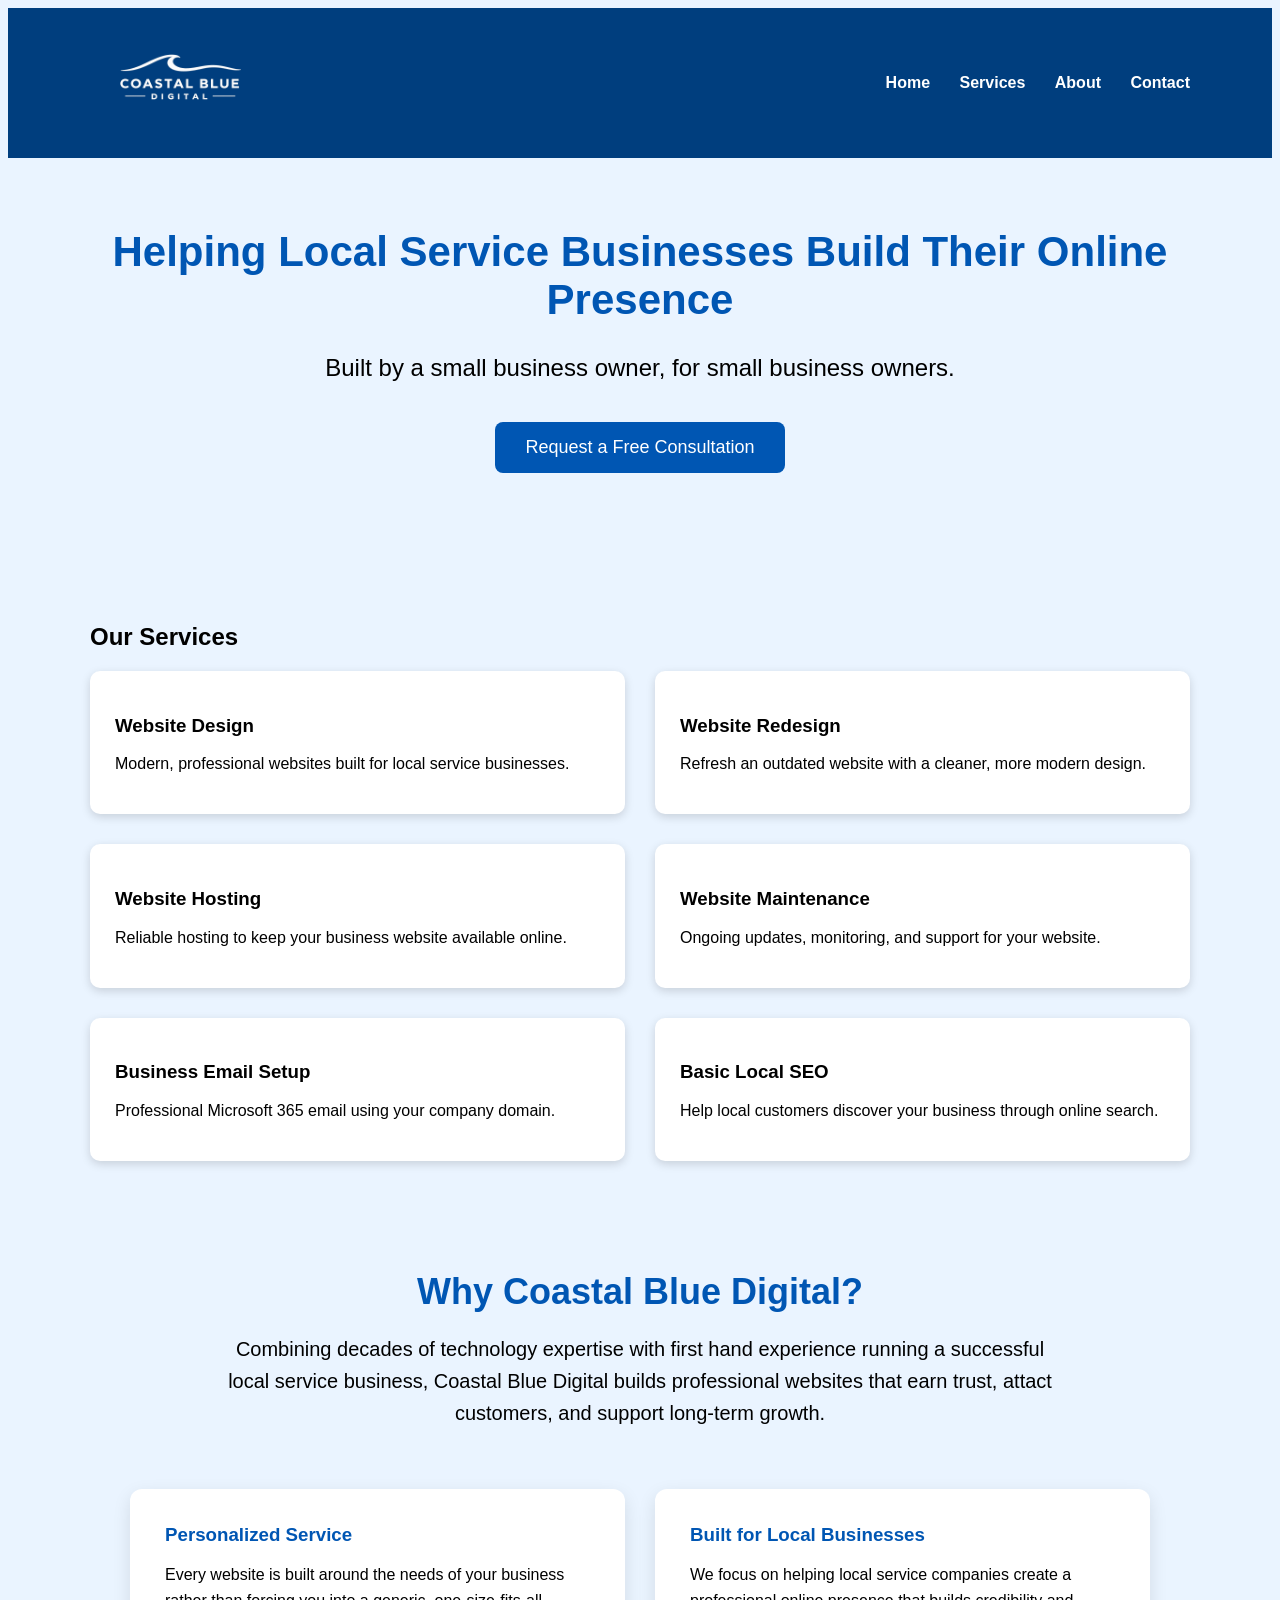
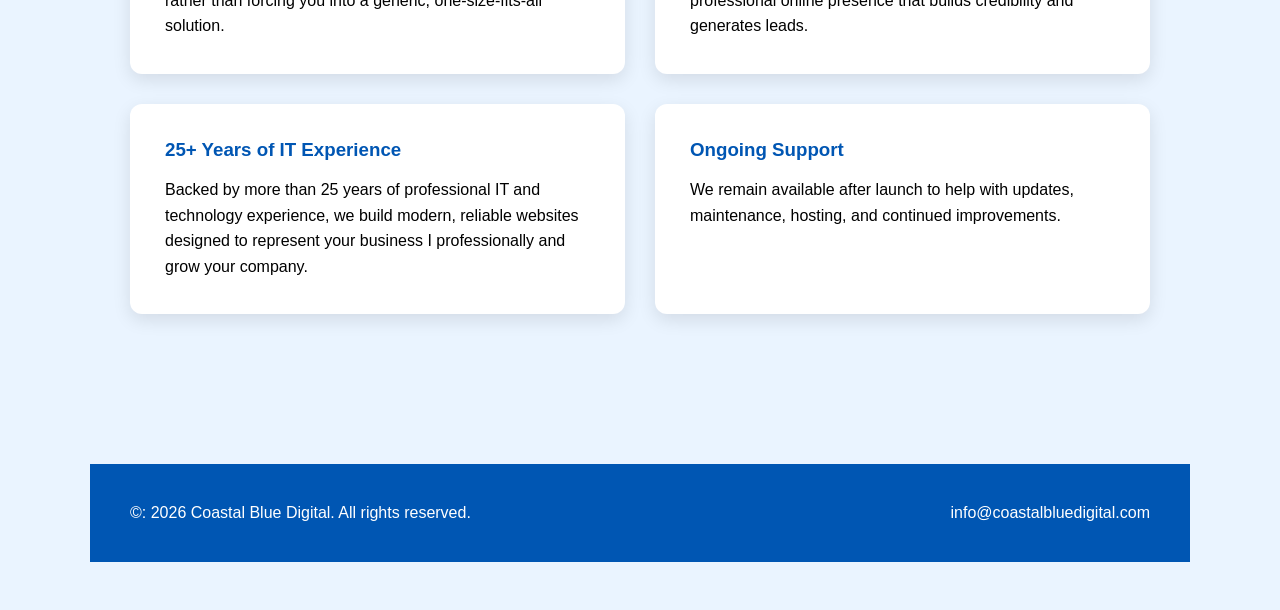
==== website/index.html @ 6be7f049 "Complete homepage layout and documentation" ====
<!DOCTYPE html>
<html lang="en">
<head>
    <meta charset="UTF-8">
    <meta name="viewport"content="width=device-width, initial-scale=1.0">
    <title>Coastal Blue Digital</title>

    <link rel="stylesheet" href="css/style.css">
    
</head>

<body>

<!-- Navigation -->
<nav class="navbar">

    <div class="nav-container">
        
        <div class="brand">
            <img src="images/logo-final.png"
                alt="Coastal Blue Digital Logo">
        </div>

    <div class="nav-links">
        <a href="#">Home</a>
        <a href="#services">Services</a>
        <a href="#about">About</a>
        <a href="#contact">Contact</a>
    </div>

    </div> <!-- .nav-container -->

</nav> <!-- .navbar -->

<!-- Hero -->
<section class="hero">

    <h1>Helping Local Service Businesses Build Their Online Presence</h1>

    <p class="tagline">
        Built by a small business owner, for small business owners.
    </p>

<button>
    Request a Free Consultation
</button>

</section> <!-- .hero -->

<!-- Services -->
<div class="container">

    <h2>Our Services</h2>

<div class="service-grid">

    <div class="service-card">
        <h3>Website Design</h3>
        <p>Modern, professional websites built for local service businesses.</p>
    </div> 

    <div class="service-card">
        <h3>Website Redesign</h3>
        <p>Refresh an outdated website with a cleaner, more modern design.</p>
    </div>

    <div class="service-card">
        <h3>Website Hosting</h3>
        <p>Reliable hosting to keep your business website available online.</p>
    </div>

    <div class="service-card">
        <h3>Website Maintenance</h3>
        <p>Ongoing updates, monitoring, and support for your website.</p>
    </div>

    <div class="service-card">
        <h3>Business Email Setup</h3>
        <p>Professional Microsoft 365 email using your company domain.</p>
    </div>

    <div class="service-card">
        <h3>Basic Local SEO</h3>
        <p>Help local customers discover your business through online search.</p>
    </div> <!-- .service-grid -->
    </div> <!-- .container -->

    <!-- Why Choose -->
    <section class="why-choose">
        <div class="container">

         <h2>Why Coastal Blue Digital?</h2>

        <p class="why-intro">
        Combining decades of technology expertise with first hand experience
        running a successful local service business, Coastal Blue Digital
        builds professional websites that earn trust, attact customers, 
        and support long-term growth.
        </p>

        <div class="why-grid">

        <div class="why-card">
            <h3>Personalized Service</h3>
            <p>Every website is built around the needs of your business rather 
               than forcing you into a generic, one-size-fits-all solution.
            </p>
        </div>
        
        <div class="why-card">
            <h3>Built for Local Businesses</h3>
            <p>
                We focus on helping local service companies create a professional
                online presence that builds credibility and generates leads.
            </p>
        </div>

        <div class="why-card">
            <h3>25+ Years of IT Experience</h3>
            <p>
                Backed by more than 25 years of professional IT and technology
                experience, we build modern, reliable websites designed to represent 
                your business I professionally and grow your company.
            </p>
        </div>

        <div class="why-card">
            <h3>Ongoing Support</h3>
            <p>
                We remain available after launch to help with updates, maintenance,
                hosting, and continued improvements.
            </p>
        </div>
    </div> <!-- .why-grid -->

    </div> <!-- .container -->
    </section> <!-- .why-choose -->

    <!-- Footer -->
    <footer class="footer">

        <div class="footer-container">

            <p>
                &copy: 2026 Coastal Blue Digital. All rights reserved.
            </p>

            <p>
                <a href="mailto:info@coastalbluedigital.com">
                    info@coastalbluedigital.com
                </a>
            </p>
        </div> <!-- .footer-container -->
    </footer> <!-- .footer -->

    <!--
    Coastal Blue Digital
    First webpage
    Created by Dean Corsaro
    Day 1 of learning HTML
    -->

</body>
</html>
---- website/css/style.css ----
/*=====================
  Global Styles
====================*/

body {
    background-color: #EAF4FF;
    font-family: Arial, Helvetica, sans-serif;
}

h1 {
    color: #0056B3;
    text-align: center;
    font-size: 42px;
    margin: 0 0 30px;
}

.container {

    max-width: 1100px;
    margin: 0 auto;
    padding: 40px;

}

/*======================
  Navigation
  =================*/

.navbar {
    background-color: #003E7E;
    padding: 15px 0;
}

.nav-container {
    max-width: 1100px;
    margin: 0 auto;
    padding: 0 40px;

    display: flex;
    justify-content: space-between;
    align-items: center;
}

.brand img {
    height: 120px;
    width: auto;
    display: block;
}

.nav-links a {
    color: white;
    text-decoration: none;
    margin-left: 25px;
    font-weight: bold;
    transition: color 0.3s ease;
}

.nav-links a:hover {
    color: #BFE3FF;
}

/*=====================
  Hero
  ==================*/

.hero {
    text-align: center;
    padding: 70px 38px;
}

.hero h1 {
    max-width: 1400px;
    margin: 0 auto 30px;
}

button {
    background-color: #0056B3;
    color: white;
    padding: 15px 30px;
    border: none;
    border-radius: 8px;
    font-size: 18px;
    cursor: pointer;

    display: block;
    margin: 20px auto;
    transition: background-color 0.3s ease, transform 0.3s ease;
}

button:hover{
    background-color: #003F82;
    transform: translateY(-3px);
}

.tagline {
    text-align: center;
    font-size: 24px;
    margin-bottom: 40px;
}


/*=====================
  Services
  ================*/

.service-grid {
    display: flex;
    flex-wrap: wrap;
    gap: 30px;
}

.service-card {
    background-color: white;
    padding: 25px;
    border-radius: 10px;
    box-shadow: 0px 3px 10px rgba(0,0,0,.15);
    flex: 1 1 300px;
    transition: transform 0.3s ease;
}

.service-card:hover {
    transform: translateY(-8px);
}

/*====================
  Why Choose
  ================*/

.why-choose {
    padding: 70px 0;
}

.why-choose h2 {
    text-align: center;
    color: #0056B3;
    font-size: 36px;
    margin: 0 0 20px;
}

.why-intro {
    max-width: 850px;
    margin: 0 auto 60px;
    text-align: center;
    font-size: 20px;
    line-height: 1.6;
}

.why-grid {
    display: grid;
    grid-template-columns: repeat(2, 1fr);
    gap: 30px;
}

.why-card {
    background-color: white;
    padding: 35px;
    border-radius: 12px;
    box-shadow: 0 6px 18px rgba(0, 0, 0, 0.1);
    transition: transform 0.3s ease;
}

.why-card:hover {
    transform: translateY(-5px);
}

.why-card h3 {
    color: #0056B3;
    margin-top: 0;
    margin-bottom: 15px;
}

.why-card p {
    line-height: 1.6;
    margin-bottom: 0;
}

/*======================
  Footer
  =================*/

.footer {
    background-color: #0056B3;
    color: white;
    padding: 40px 0;
    margin-top: 40px;
}

.footer-container {
    max-width: 1100px;
    margin: 0 auto;
    padding: 0 40px;
    
    display: flex;
    justify-content: space-between;
    align-items: center;
}

.footer p {
    margin: 0;
}

.footer a {
    color: white;
    text-decoration: none;
}
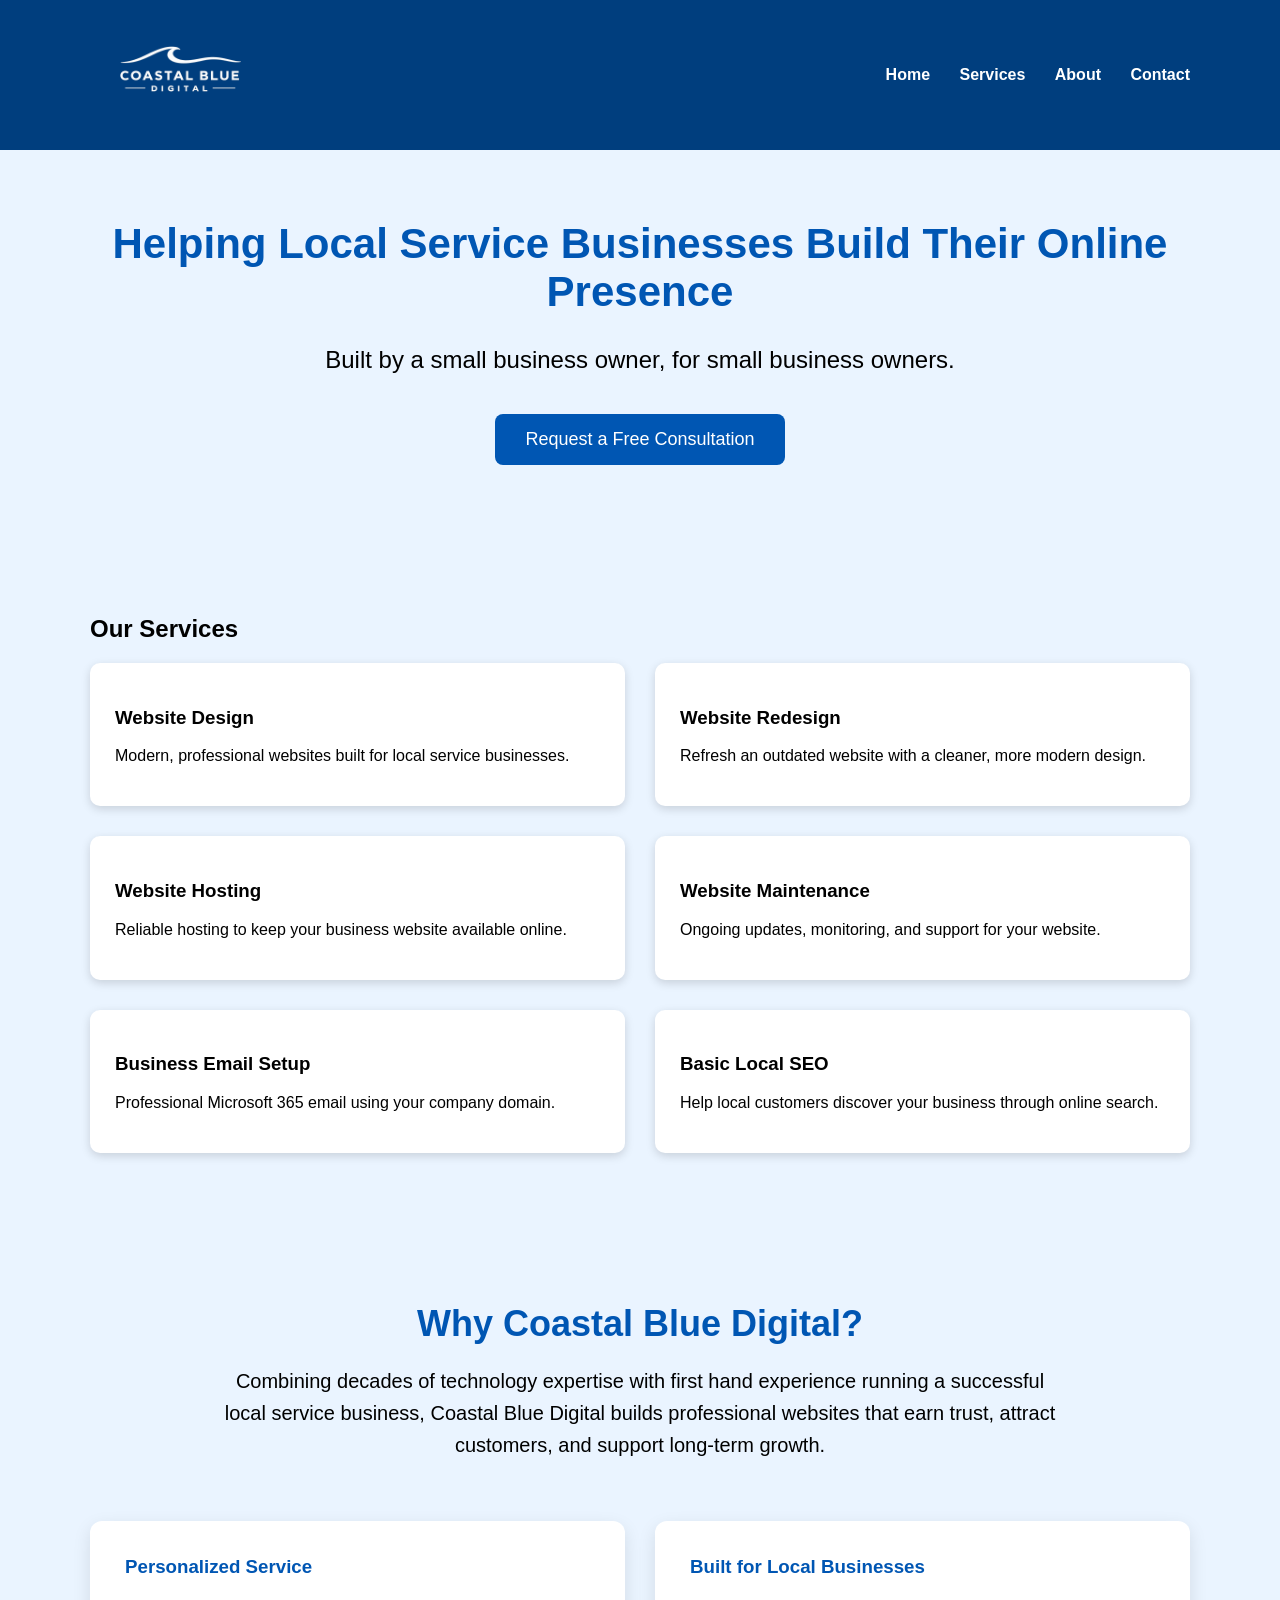
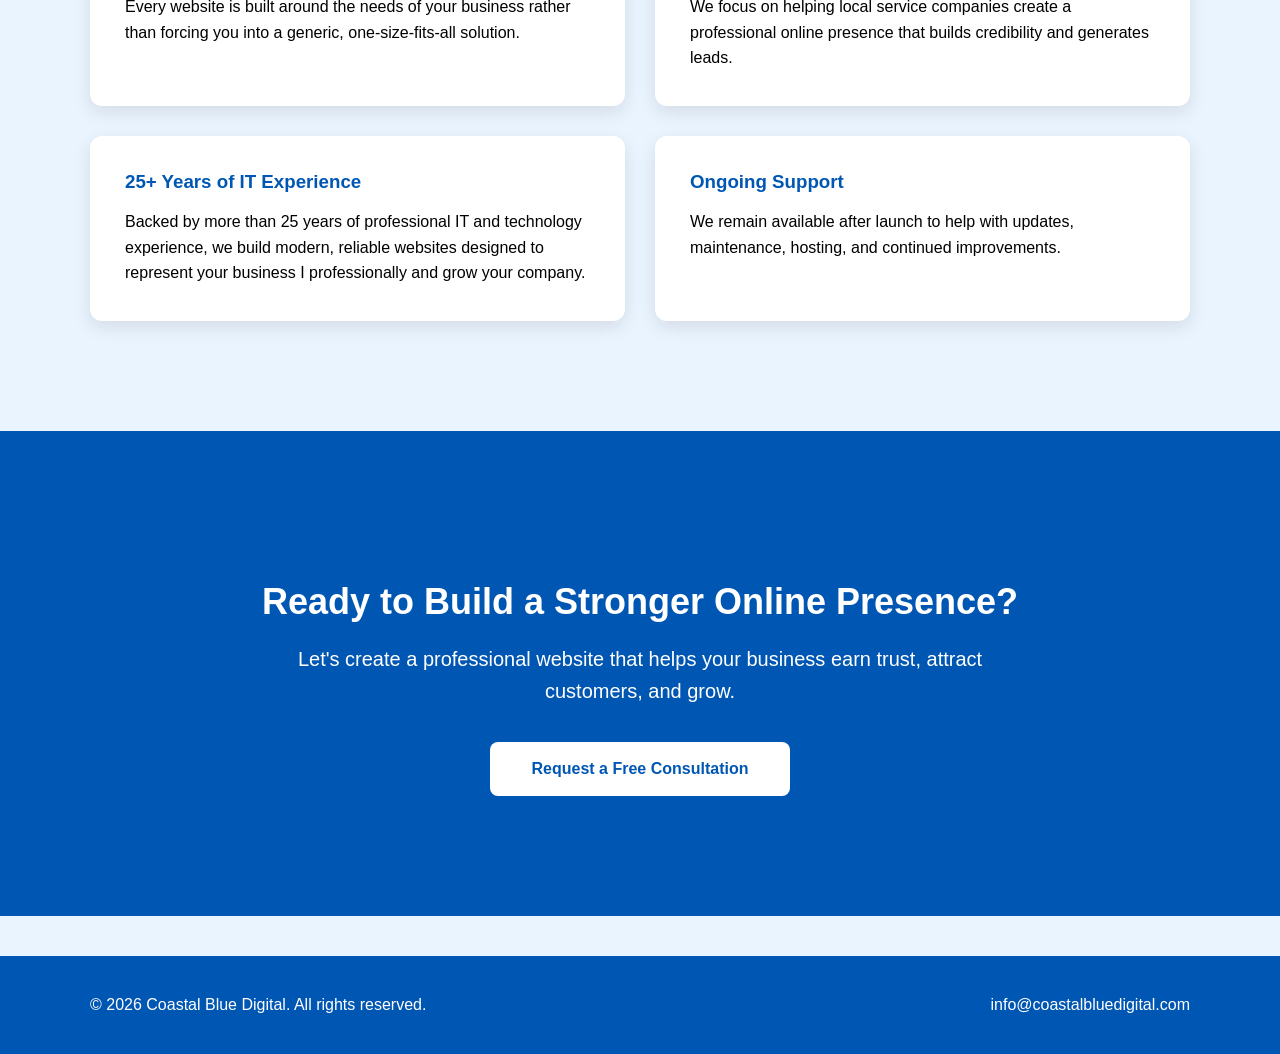
==== commit 4fe1ecdc: "Complete homepage polish and documentation updates" ====
--- a/website/index.html
+++ b/website/index.html
@@ -82,6 +82,7 @@
     <div class="service-card">
         <h3>Basic Local SEO</h3>
         <p>Help local customers discover your business through online search.</p>
+    </div>
     </div> <!-- .service-grid -->
     </div> <!-- .container -->
 
@@ -94,7 +95,7 @@
         <p class="why-intro">
         Combining decades of technology expertise with first hand experience
         running a successful local service business, Coastal Blue Digital
-        builds professional websites that earn trust, attact customers, 
+        builds professional websites that earn trust, attract customers, 
         and support long-term growth.
         </p>
 
@@ -136,13 +137,29 @@
     </div> <!-- .container -->
     </section> <!-- .why-choose -->
 
+    <!-- Call To Action -->
+     <section class="cta">
+            <div class="container">
+                <h2>Ready to Build a Stronger Online Presence?</h2>
+                
+                <p>
+                    Let's create a professional website that helps your business earn trust,
+                    attract customers, and grow.
+                </p>
+
+                <a href="#contact" class="cta-button">
+                    Request a Free Consultation
+                </a>
+            </div> <!-- .container -->
+     </section> <!-- .cta -->
+
     <!-- Footer -->
     <footer class="footer">
 
         <div class="footer-container">
 
             <p>
-                &copy: 2026 Coastal Blue Digital. All rights reserved.
+                &copy; 2026 Coastal Blue Digital. All rights reserved.
             </p>
 
             <p>
--- a/website/css/style.css
+++ b/website/css/style.css
@@ -3,6 +3,7 @@
 ====================*/
 
 body {
+    margin: 0;
     background-color: #EAF4FF;
     font-family: Arial, Helvetica, sans-serif;
 }
@@ -173,6 +174,48 @@
     line-height: 1.6;
     margin-bottom: 0;
 }
+
+/*======================
+  Call To Action
+  =================*/
+
+  .cta {
+    background-color: #0056B3;
+    color: white;
+    text-align: center;
+    padding: 80px 0;
+  }
+
+  .cta h2 {
+    color: white;
+    margin-bottom: 20px;
+    font-size: 36px;
+  }
+
+  .cta p {
+    max-width: 700px;
+    margin: 0 auto 35px;
+    line-height: 1.6;
+    font-size: 20px;
+  }
+
+  .cta-button {
+    display: inline-block;
+    background-color: white;
+    color: #0056B3;
+    text-decoration: none;
+    padding: 18px 42px;
+    border-radius: 8px;
+    box-shadow: 0 4px 12px rgba(0, 0, 0, 0,15);
+    font-weight: bold;
+    transition: all 0.3s ease;
+  }
+
+  .cta-button:hover {
+    background-color: #EAF4FF;
+    transform: translateY(-3px);
+    box-shadow: 0 8px 18px rgba(0, 0, 0, 0,20);
+  }
 
 /*======================
   Footer
@@ -202,4 +245,9 @@
 .footer a {
     color: white;
     text-decoration: none;
-}
+    transition: color 0.3s ease;
+}
+
+.footer a:hover {
+    color: #BFE3FF;
+}
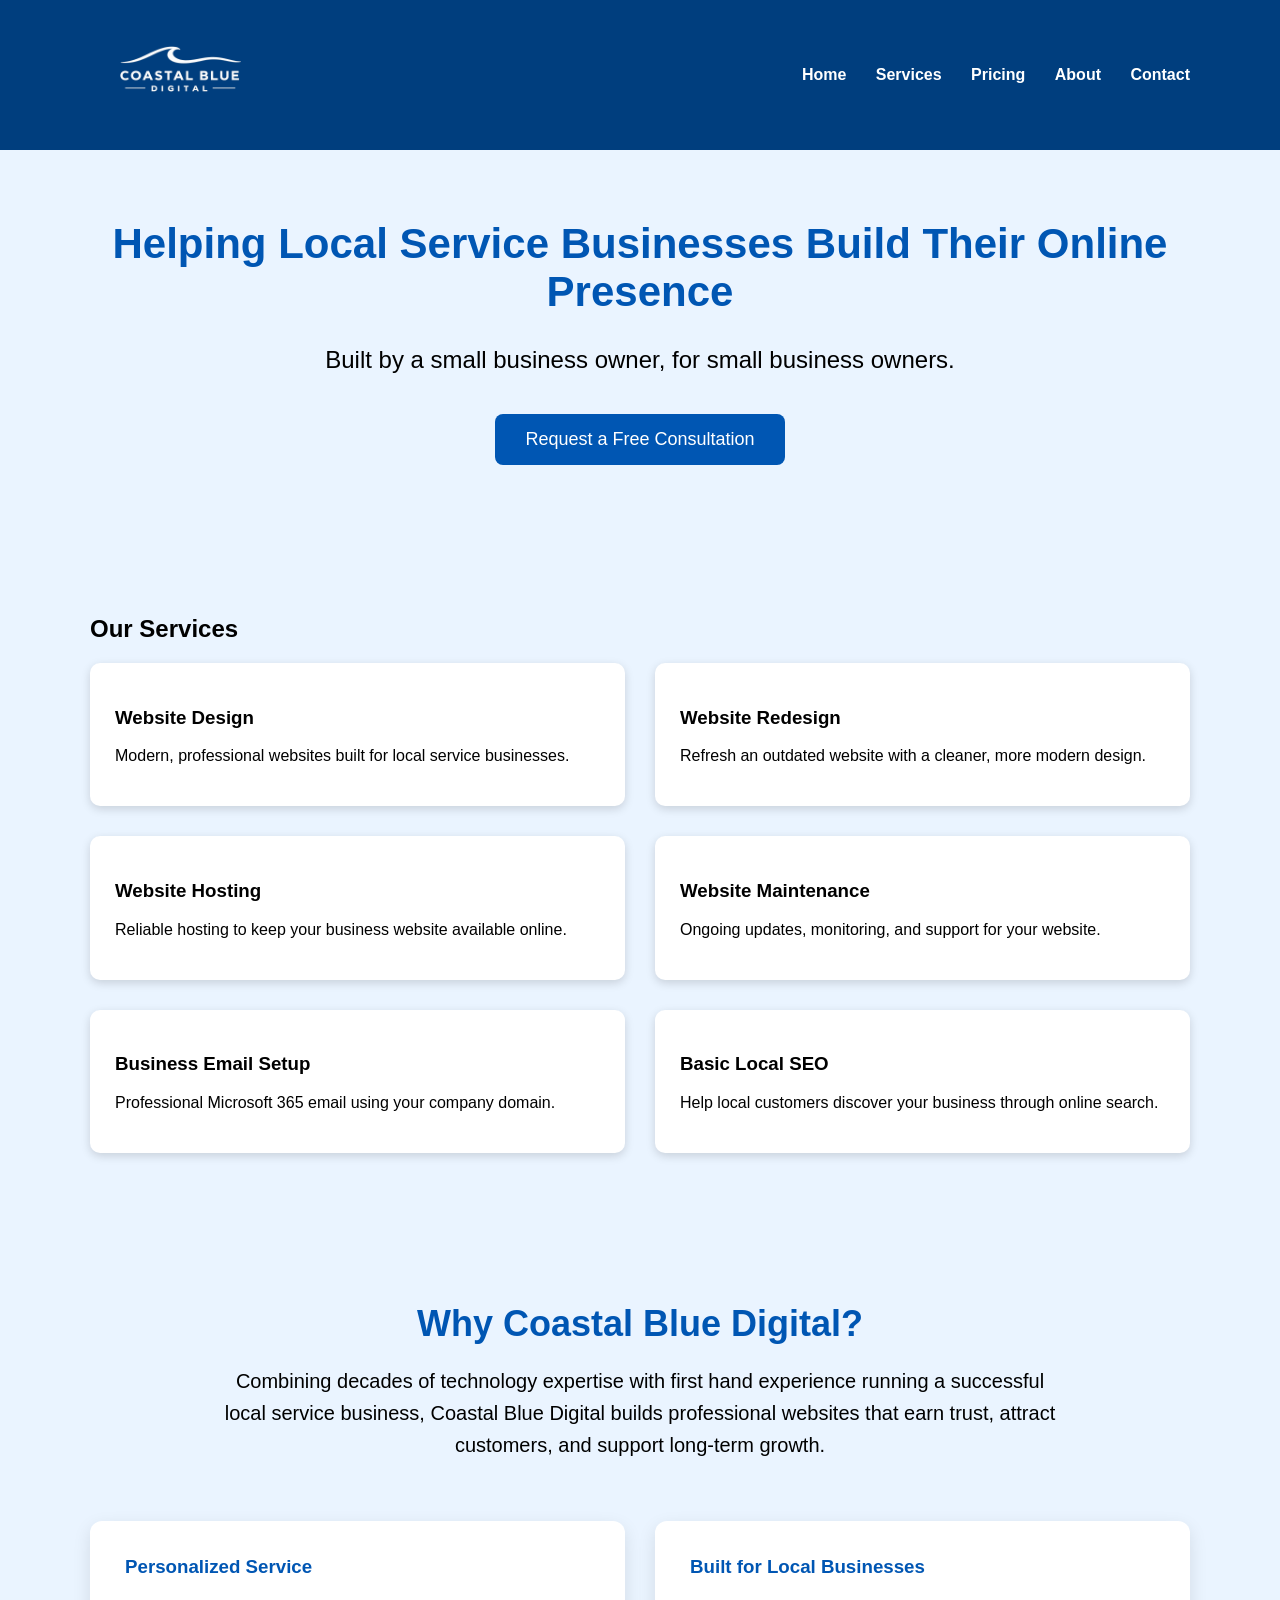
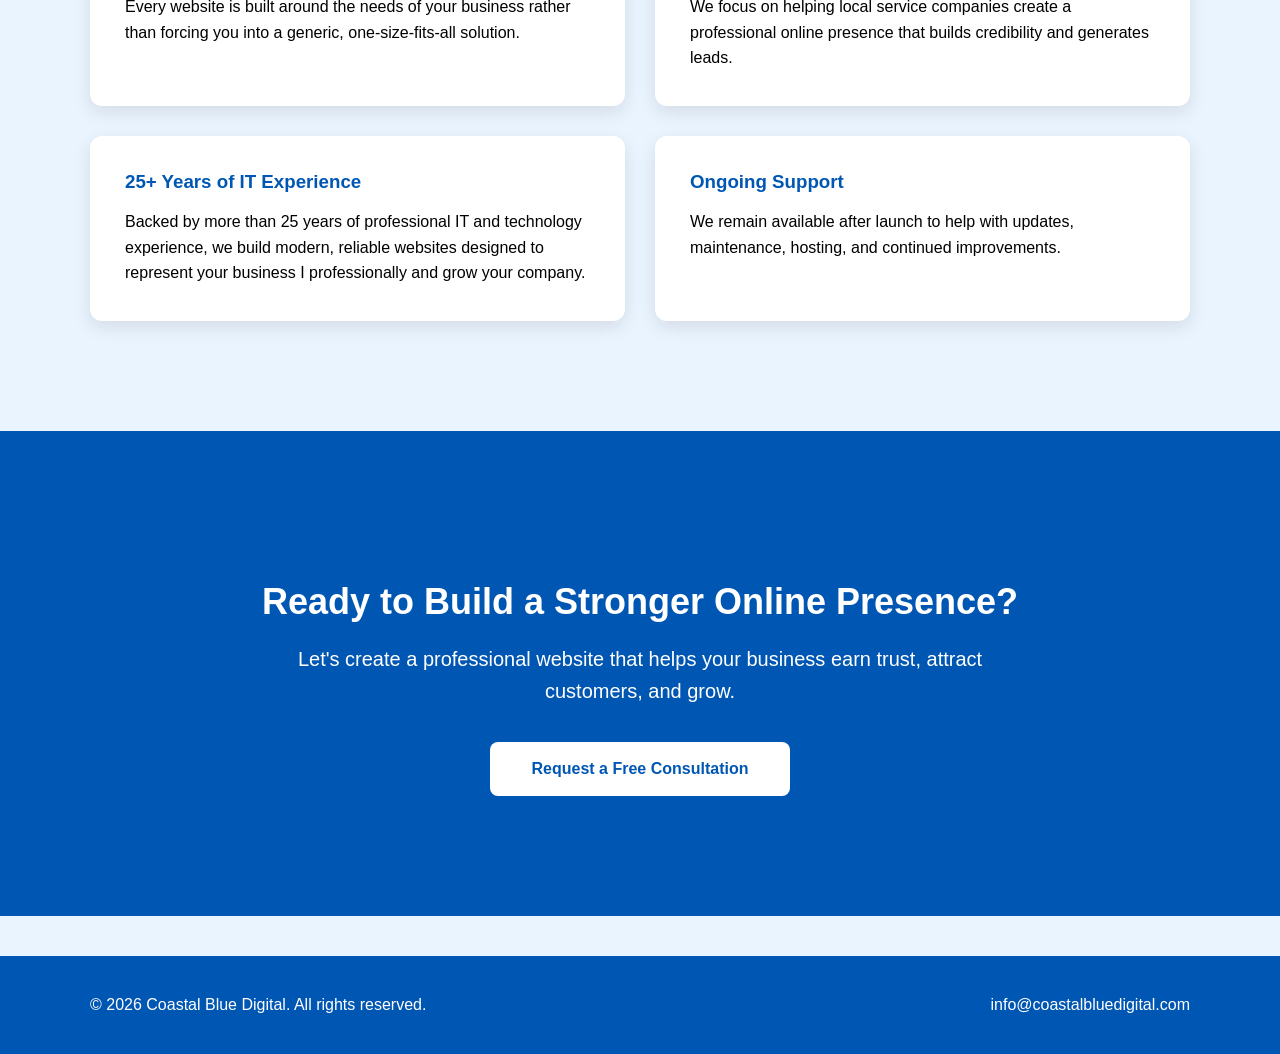
==== commit c2c622b7: "Add Pricing page and update project documentation" ====
--- a/website/index.html
+++ b/website/index.html
@@ -2,7 +2,7 @@
 <html lang="en">
 <head>
     <meta charset="UTF-8">
-    <meta name="viewport"content="width=device-width, initial-scale=1.0">
+    <meta name="viewport" content="width=device-width, initial-scale=1.0">
     <title>Coastal Blue Digital</title>
 
     <link rel="stylesheet" href="css/style.css">
@@ -22,10 +22,11 @@
         </div>
 
     <div class="nav-links">
-        <a href="#">Home</a>
-        <a href="#services">Services</a>
-        <a href="#about">About</a>
-        <a href="#contact">Contact</a>
+        <a href="index.html">Home</a>
+        <a href="index.html#services">Services</a>
+        <a href="pricing.html">Pricing</a>
+        <a href="about.html">About</a>
+        <a href="contact.htnl">Contact</a>
     </div>
 
     </div> <!-- .nav-container -->
@@ -48,7 +49,7 @@
 </section> <!-- .hero -->
 
 <!-- Services -->
-<div class="container">
+<div class="container" id="services">
 
     <h2>Our Services</h2>
 
--- a/website/css/style.css
+++ b/website/css/style.css
@@ -174,6 +174,167 @@
     line-height: 1.6;
     margin-bottom: 0;
 }
+
+/*=====================
+  About Page
+  =================*/
+
+  .about-hero {
+    background-color: #0056B3;
+    color: white;
+    text-align: center;
+    padding: 80px 0;
+  }
+
+  .about-hero h1 {
+    color: white;
+    margin-bottom: 20px;
+  }
+
+  .about-hero p {
+    font-size: 22px;
+    margin: 0;
+  }
+
+  .about-story {
+    padding: 80px 0;
+  }
+
+  .about-story-container {
+    display: flex;
+    gap: 60px;
+    align-items: flex-start;
+  }
+
+  .about-story-content {
+    flex: 2;
+  }
+
+  .about-story-content h2 {
+    color: #0056B3;
+    font-size: 36px;
+    margin-top: 0;
+    margin-bottom: 25px;
+  }
+
+  .about-story-content p {
+    font-size: 18px;
+    line-height: 1.7;
+    margin-bottom: 20px;
+  }
+
+  .about-highlights {
+    flex: 1;
+    display: flex;
+    flex-direction: column;
+    gap: 20px;
+  }
+
+  .about-highlight {
+    background-color: white;
+    padding: 25px;
+    border-radius: 10px;
+    box-shadow: 0 3px 10px rgba(0, 0, 0, 0.15);
+    transition: all 0.3s ease;
+  }
+
+  .about-highlight h3 {
+    color: #0056B3;
+    margin-top: 0;
+    margin-bottom: 10px;
+  }
+
+  .about-highlight p {
+    margin: 0;
+    line-height: 1.5;
+  }
+
+  .about-highlight:hover {
+    transform: translateY(-5px);
+    box-shadow: 0 8px 18px rgba(0, 0, 0, 0.20);
+  }
+
+  .about-mission {
+    background-color: white;
+    text-align: center;
+    padding: 70px 0;
+  }
+
+  .about-mission h2 {
+    color: #0056B3;
+    font-size: 36px;
+    margin-top: 0;
+    margin-bottom: 20px;
+  }
+
+  .about-mission p {
+    max-width: 800px;
+    margin: 0 auto;
+    font-size: 20px;
+    line-height: 1.6;
+  }
+
+/*=====================
+  Contact Page
+  =================*/
+
+  .contact-hero {
+    background-color: #0056B3;
+    color: white;
+    text-align: center;
+    padding: 70px 20px;
+  }
+
+  .contact-hero h1 {
+    font-size: 56px;
+    margin-top: 0;
+    margin-bottom: 20px;
+  }
+
+  .contact-hero p {
+    font-size: 24px;
+    max-width: 700px;
+    margin: 0 auto;
+  }
+
+  .contact-content {
+    background-color: #F3F8FF;
+    padding: 60px 20px;
+  }
+
+  .contact-card {
+    max-width: 800px;
+    margin: 0 auto;
+    background-color: white;
+    padding: 40px;
+    border-radius: 10px;
+    box-shadow: 0 3px 10px rgba(0, 0, 0, 0.15);
+    transition: all 0.3s ease;
+  }
+
+  .contact-card:hover {
+    transform: translateY(-5px);
+    box-shadow: 0 8px 18px rgba(0, 0, 0, .20);
+  }
+
+  .contact-card h2 {
+    color: #0056B3;
+    margin-top: 0;
+  }
+
+  .contact-card p {
+    line-height: 1.8;
+  }
+
+  .contact-card a {
+    color: #0056B3;
+    font-weight: bold;
+    text-decoration: none;
+  }
+
+  .contact-card a:hover {
+    text-decoration: underline;
+  }
 
 /*======================
   Call To Action
@@ -217,6 +378,120 @@
     box-shadow: 0 8px 18px rgba(0, 0, 0, 0,20);
   }
 
+  /*====================
+    Pricing Page
+    ==============*/
+
+.pricing-hero {
+    background-color: #0056B3;
+    color: white;
+    padding: 80px 20px;
+}
+
+.pricing-hero h1 {
+    color: white;
+    font-size: 48px;
+    margin-top: 0;
+    margin-bottom: 20px;
+}
+
+.pricing-hero p {
+    max-width: 800px;
+    margin: 0 auto;
+    font-size: 22px;
+    line-height: 1.6;
+}
+
+.pricing-content {
+    background-color: #EAF4FF;
+    padding: 50px 20px 80px;
+}
+
+.pricing-grid {
+    display: grid;
+    grid-template-columns: repeat(3, 1fr);
+    gap: 30px;
+    align-items: stretch;
+}
+
+.pricing-card {
+    background-color: white;
+    padding: 40px;
+    border-radius: 10px;
+    box-shadow: 0 3px 10px rgba(0, 0, 0, 0.15);
+    display: flex;
+    flex-direction: column;
+    transform: all 0.3s ease;
+}
+
+.pricing-card:hover {
+    transform: translateY(-5px);
+    box-shadow: 0 8px 18px rgba(0, 0, 0, 0.20);
+}
+
+.pricing-card h2 {
+    color: #0056B3;
+    font-size: 32px;
+    margin-top: 0;
+    margin-bottom: 15px;
+}
+
+.pricing-card h3 {
+    color: #003E7E;
+    font-size: 24px;
+    margin-top: 20px;
+    margin-bottom: 20px;
+}
+
+.prcing-description {
+    line-height: 1.6;
+    margin-bottom: 0;
+}
+
+.pricing-card ul {
+    padding-left: 22px;
+    margin-bottom: 30px;
+    line-height: 1.8;
+}
+
+.pricing-button {
+    display: inline-block;
+    background-color: #0056B3;
+    color: white;
+    text-decoration: none;
+    text-align: center;
+    padding: 16px 22px;
+    border-radius: 8px;
+    font-weight: bold;
+    margin-top: auto;
+    transition: all 0.3 ease;
+}
+
+.pricing-button:hover {
+    background-color: #003E7E;
+    transform: translateY(-3px);
+}
+
+.featured {
+    border: 3px solid #0056B3;
+    position: relative;
+}
+
+.featured:hover {
+    border-color: #003E7E;
+}
+
+.popular-label {
+    background-color: #0056B3;
+    color: white;
+    text-align: center;
+    font-weight: bold;
+    padding: 8px 15px;
+    border-radius: 20px;
+    margin: 0 0 20px;
+}
+
+
 /*======================
   Footer
   =================*/
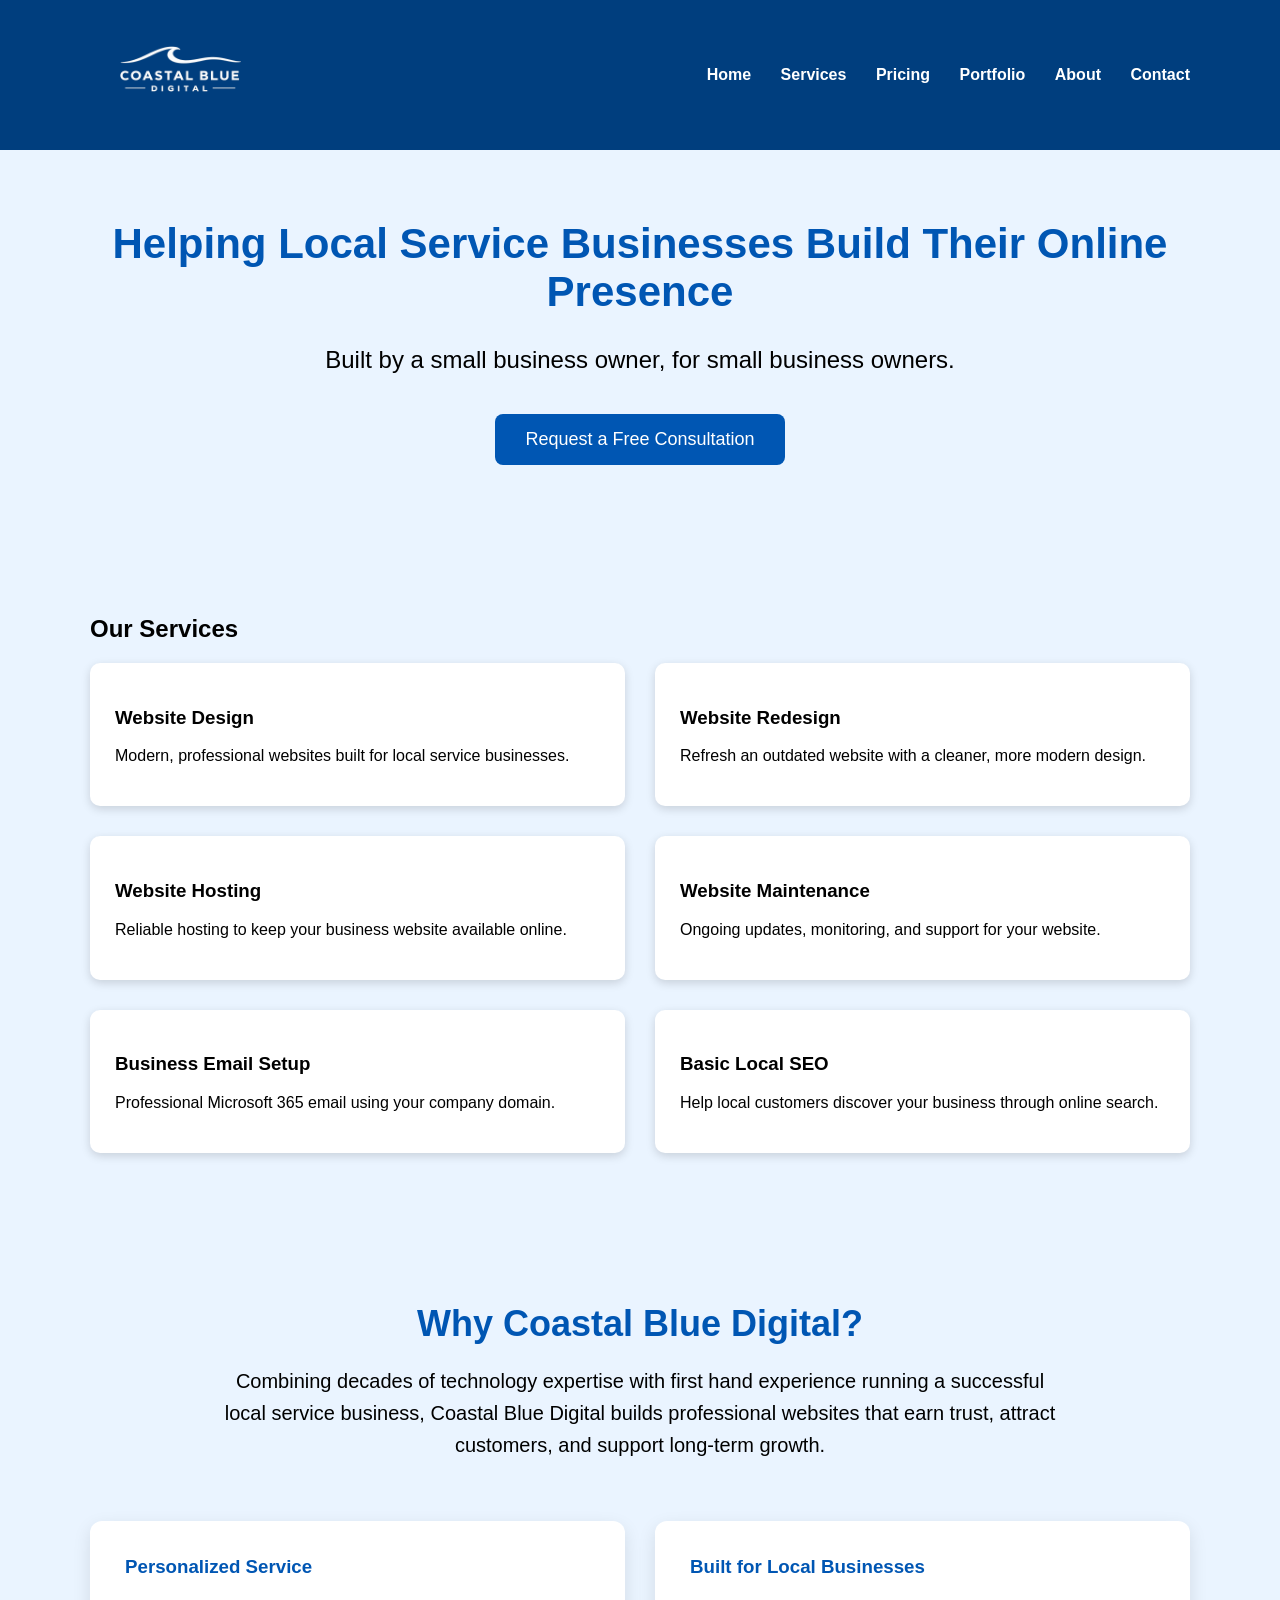
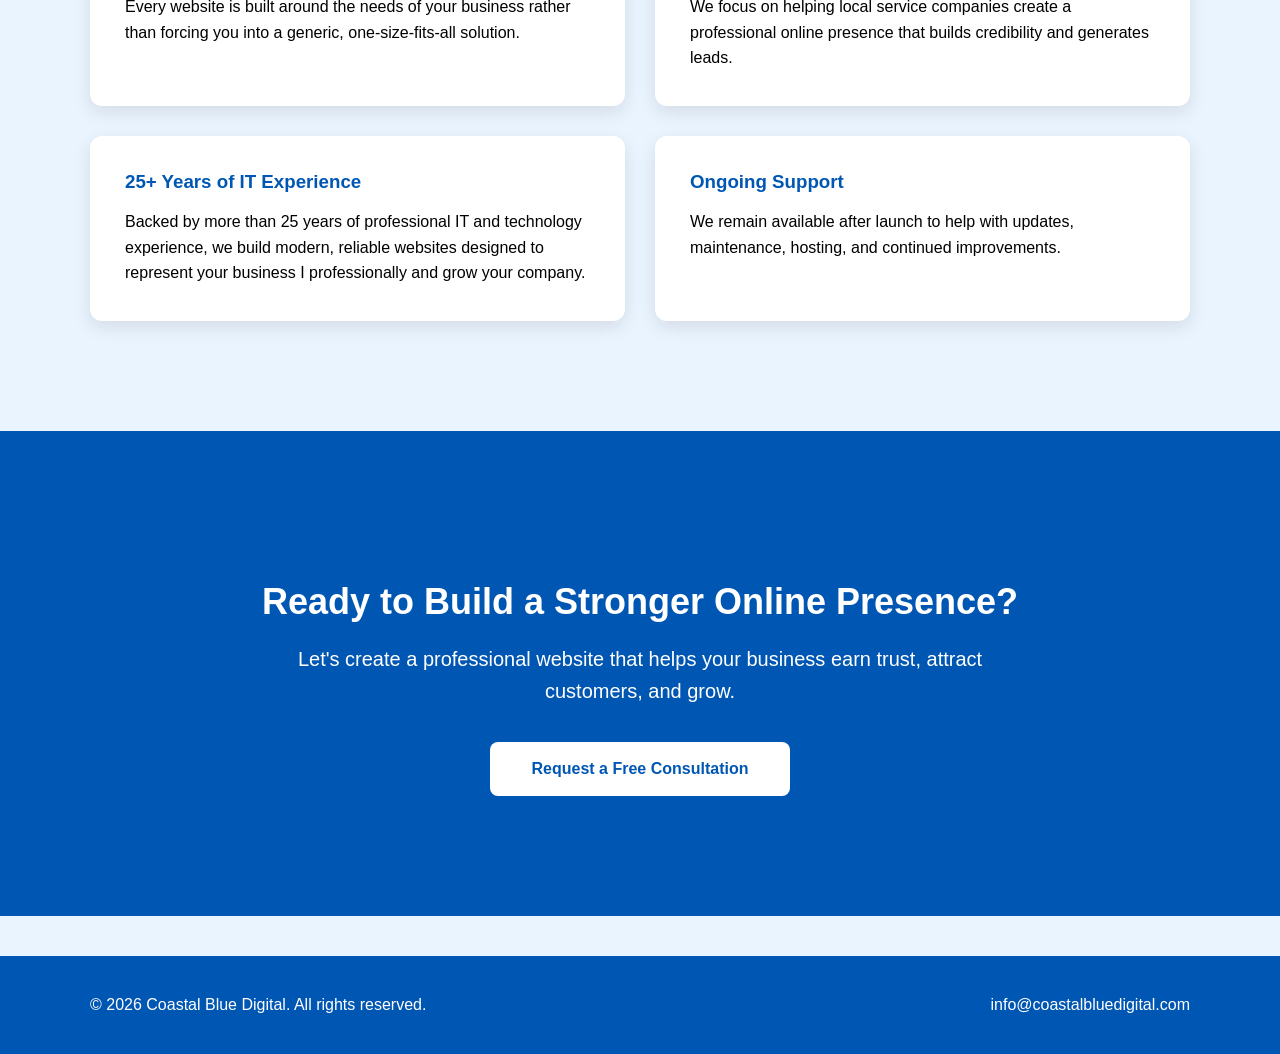
==== commit a5b7d64b: "Complete Contact page and consultation form" ====
--- a/website/index.html
+++ b/website/index.html
@@ -25,6 +25,7 @@
         <a href="index.html">Home</a>
         <a href="index.html#services">Services</a>
         <a href="pricing.html">Pricing</a>
+        <a href="portfolio.html">Portfolio</a>
         <a href="about.html">About</a>
         <a href="contact.htnl">Contact</a>
     </div>
--- a/website/css/style.css
+++ b/website/css/style.css
@@ -336,6 +336,53 @@
     text-decoration: underline;
   }
 
+  .contact-form-card {
+    background-color: white;
+    padding: 40px;
+    border-radius: 10px;
+    box-shadow: 0 3px 12px rgba(0, 0, 0, .15);
+    margin-top: 40px;
+  }
+
+  .contact-form {
+    display: flex;
+    flex-direction: column;
+    gap: 15px;
+  }
+
+  .contact-form label {
+    font-weight: bold;
+    color: #003E7E;
+  }
+
+  .contact-form input,
+  .contact-form textarea {
+    width: 100%;
+    box-sizing: border-box;
+    padding: 14px;
+    border: 1px solid #ccc;
+    border-radius: 10px;
+    font-size: 16px;
+    font-family: inherit;
+  }
+
+  .contact-form textarea{
+    resize: vertical;
+  }
+
+  .contact-form input::placeholder,
+  .contact-form textarea::placeholder {
+    color: #999;
+  }
+
+  .contact-form .pricing-button {
+    width: 280px;
+    align-self: center;
+    margin-top: 15px;
+    padding: 16px 30px;
+    font-size: 18px;
+  }
+
 /*======================
   Call To Action
   =================*/
@@ -491,6 +538,190 @@
     margin: 0 0 20px;
 }
 
+/*======================
+  Portfolio Page
+  =================*/
+
+  .portfolio-hero {
+    background-color: #0056B3;
+    color: white;
+    text-align: center;
+    padding: 80px 20px;
+  }
+
+  .portfolio-hero h1 {
+    color: white;
+    font-size: 48px;
+    margin-top: 0;
+    margin-bottom: 20px;
+  }
+
+  .portfolio-hero p {
+    max-width: 800px;
+    margin: 0 auto;
+    font-size: 22px;
+    line-height: 1.6;
+  }
+
+  .portfolio-content {
+    background-color: #EAF4FF;
+    padding: 80px 20px;
+  }
+
+  .portfolio-content h2 {
+    color: #0056B3;
+    font-size: 36px;
+    text-align: center;
+    margin-top: 0;
+    margin-bottom: 45px;
+  }
+
+  .portfolio-grid {
+    display: grid;
+    grid-template-columns: repeat(3, 1fr);
+    gap: 30px;
+  }
+
+  .portfolio-card {
+    background-color: white;
+    border-radius: 10px;
+    box-shadow: 0 3px 10px rgba(0, 0, 0, 0.15);
+    overflow: hidden;
+    display: flex;
+    flex-direction: column;
+    transition: all 0.3s ease;
+  }
+
+  .portfolio-card:hover {
+    transform: translateY(-5px);
+    box-shadow: 0 8px 18px rgba(0, 0, 0, 0.20);
+  }
+
+  .portfolio-placeholder {
+    background-color: #0056B3;
+    color: white;
+    min-height: 180px;
+    display: flex;
+    justify-content: center;
+    align-items: center;
+    font-size: 22px;
+    font-weight: bold;
+  }
+
+  .portfolio-card-content {
+    padding: 30px;
+    display: flex;
+    flex-direction: column;
+    flex: 1;
+  }
+
+  .portfolio-card h3 {
+    color: #0056B3;
+    font-size: 27px;
+    margin-top: 0;
+    margin-bottom: 8px;
+  }
+
+  .portfolio-type {
+    color: #003E7E;
+    font-weight: bold;
+    margin-top: 0;
+  }
+
+  .portfolio-card-content p {
+    line-height: 1.6;
+  }
+
+  .portfolio-card ul {
+    padding-left: 22px;
+    line-height: 1.8;
+    margin-bottom: 30px;
+  }
+
+  .portfolio-button {
+    display: inline-block;
+    background-color: #0056B3;
+    color: white;
+    text-align: center;
+    text-decoration: none;
+    padding: 16px 22px;
+    border-radius: 8px;
+    font-weight: bold;
+    margin-top: auto;
+    transition: all 0.3s ease
+  }
+
+  .portfolio-button:hover {
+    background-color: #003E7E;
+    transform: translateY(-3px);
+  }
+
+  .portfolio-coming-soon {
+    display: block;
+    background-color: #EAF4FF;
+    color: #0056B3;
+    text-align: center;
+    padding: 16px 22px;
+    border-radius: 8px;
+    font-weight: bold;
+    margin-top: auto;
+  }
+
+  .process-section {
+    background-color: white;
+    padding: 80px 20px;
+    text-align: center;
+  }
+
+  .process-section h2 {
+    color: #0056B3;
+    font-size: 36px;
+    margin-top: 0;
+    margin-bottom: 20px;
+  }
+
+  .process-intro {
+    max-width: 750px;
+    margin: 0 auto 45px;
+    font-size: 20px;
+    line-height: 1.6;
+}
+
+.process-grid {
+    display: grid;
+    grid-template-columns: repeat(4, 1fr);
+    gap: 25px;
+}
+
+.process-card {
+    background-color: #EAF4FF;
+    padding: 30px 25px;
+    border-radius: 10px;
+}
+
+.process-number {
+    display: inline-flex;
+    justify-content: center;
+    align-items: center;
+    width: 45px;
+    height: 45px;
+    background-color: #0056B3;
+    color: white;
+    border-radius: 50%;
+    font-size: 22px;
+    font-weight: bold;
+}
+
+.process-card h3 {
+    color: #0056B3;
+    font-size: 24px;
+    margin-bottom: 12px;
+}
+
+.process-card p {
+    margin-bottom: 0;
+    line-height: 1.6;
+}
 
 /*======================
   Footer
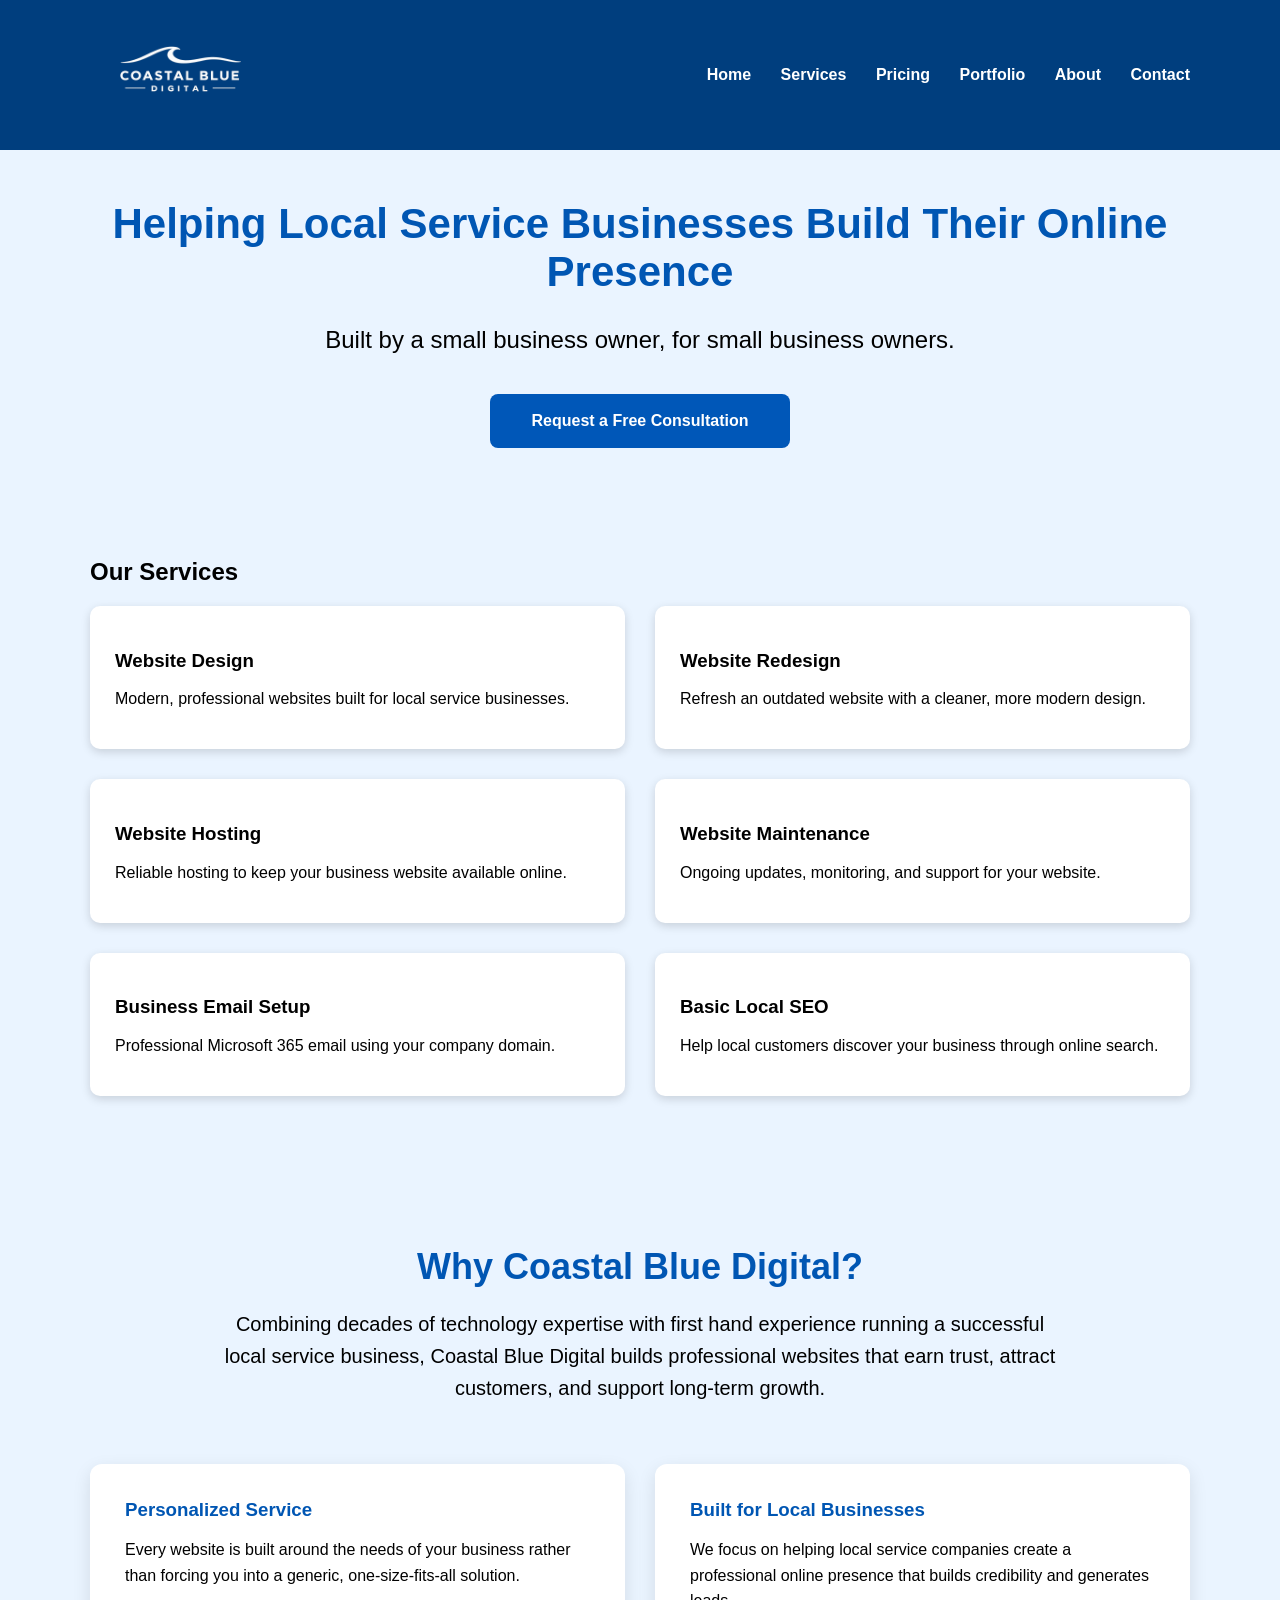
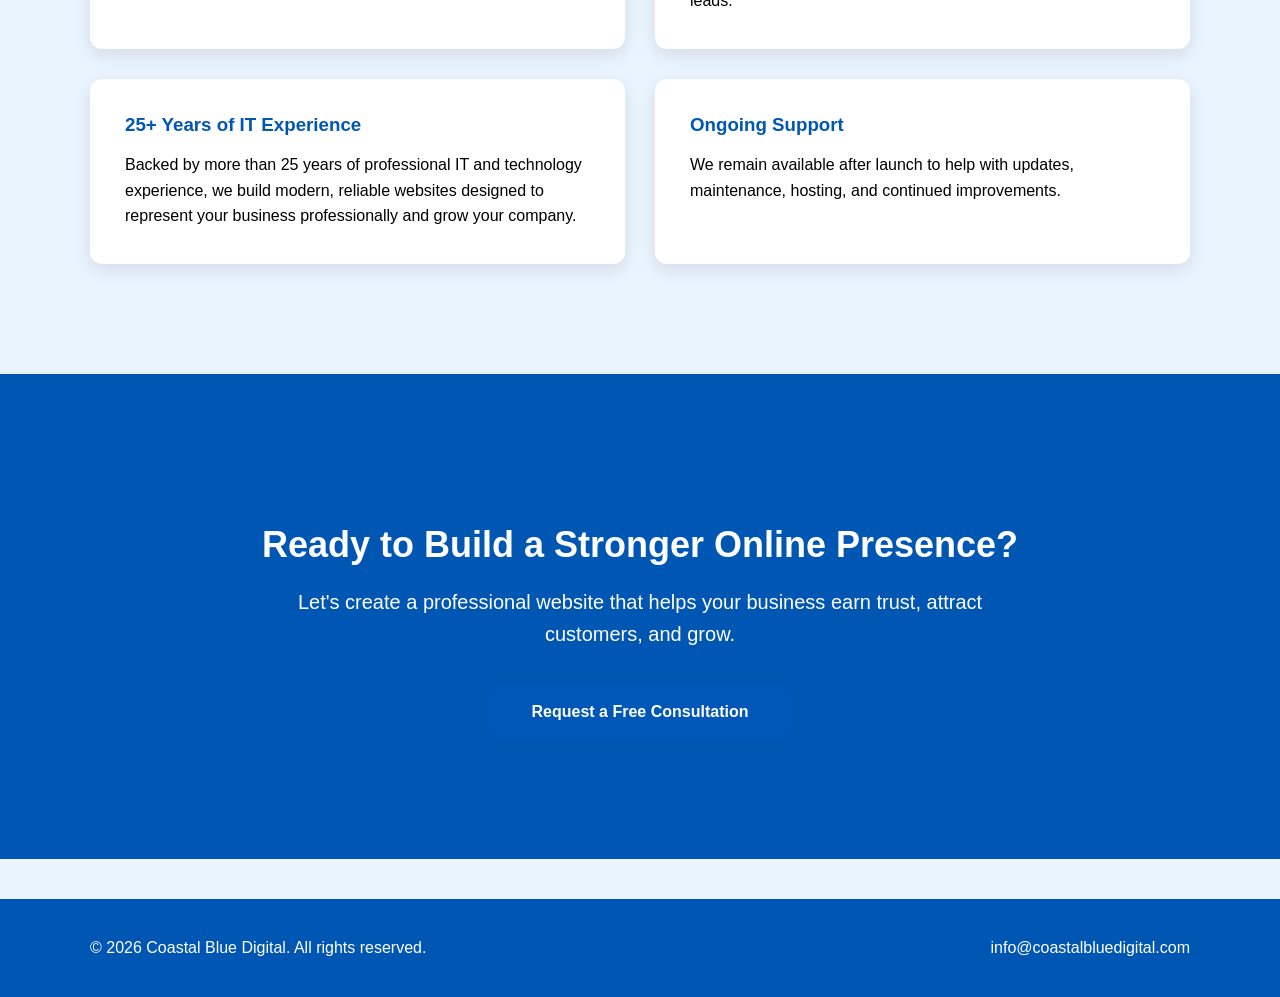
==== commit db0522a2: "Update website and protect environment settings" ====
--- a/website/index.html
+++ b/website/index.html
@@ -9,7 +9,7 @@
     
 </head>
 
-<body>
+<body id="top">
 
 <!-- Navigation -->
 <nav class="navbar">
@@ -17,8 +17,10 @@
     <div class="nav-container">
         
         <div class="brand">
+            <a href="index.html#top">
             <img src="images/logo-final.png"
                 alt="Coastal Blue Digital Logo">
+            </a>
         </div>
 
     <div class="nav-links">
@@ -27,7 +29,7 @@
         <a href="pricing.html">Pricing</a>
         <a href="portfolio.html">Portfolio</a>
         <a href="about.html">About</a>
-        <a href="contact.htnl">Contact</a>
+        <a href="contact.html">Contact</a>
     </div>
 
     </div> <!-- .nav-container -->
@@ -43,14 +45,15 @@
         Built by a small business owner, for small business owners.
     </p>
 
-<button>
+<a href="contact.html" class="cta-button">
     Request a Free Consultation
-</button>
+</a>
 
 </section> <!-- .hero -->
 
 <!-- Services -->
-<div class="container" id="services">
+<section id="services">
+    <div class="container">
 
     <h2>Our Services</h2>
 
@@ -87,6 +90,7 @@
     </div>
     </div> <!-- .service-grid -->
     </div> <!-- .container -->
+</section> <!-- #services -->
 
     <!-- Why Choose -->
     <section class="why-choose">
@@ -123,7 +127,7 @@
             <p>
                 Backed by more than 25 years of professional IT and technology
                 experience, we build modern, reliable websites designed to represent 
-                your business I professionally and grow your company.
+                your business professionally and grow your company.
             </p>
         </div>
 
@@ -149,7 +153,7 @@
                     attract customers, and grow.
                 </p>
 
-                <a href="#contact" class="cta-button">
+                <a href="contact.html" class="cta-button">
                     Request a Free Consultation
                 </a>
             </div> <!-- .container -->
--- a/website/css/style.css
+++ b/website/css/style.css
@@ -30,6 +30,10 @@
 .navbar {
     background-color: #003E7E;
     padding: 15px 0;
+
+    position: sticky;
+    top: 0;
+    z-index: 1000;
 }
 
 .nav-container {
@@ -66,7 +70,7 @@
 
 .hero {
     text-align: center;
-    padding: 70px 38px;
+    padding: 50px 38px;
 }
 
 .hero h1 {
@@ -282,19 +286,31 @@
     background-color: #0056B3;
     color: white;
     text-align: center;
-    padding: 70px 20px;
+    padding: 50px 20px;
   }
 
   .contact-hero h1 {
+    color: white;
     font-size: 56px;
     margin-top: 0;
-    margin-bottom: 20px;
+    margin-bottom: 15px;
   }
 
   .contact-hero p {
-    font-size: 24px;
-    max-width: 700px;
+    font-size: 18px;
+    max-width: 650px;
     margin: 0 auto;
+    line-height: 1.6;
+  }
+
+  .contact-hero .hero-subtext {
+    margin-top: 20px;
+    font-size: 16px;
+    line-height: 1.7;
+    opacity: 0.95;
+    max-width: 650px;
+    margin-left: auto;
+    margin-right: auto;
   }
 
   .contact-content {
@@ -383,6 +399,43 @@
     font-size: 18px;
   }
 
+/*====================
+  Thank You Page
+  ==================*/
+
+  .thank-you-content {
+    background-color: #f3f8ff;
+    min-height: 600px;
+    padding: 100px 20px;
+}
+
+.thank-you-card {
+    max-width: 800px;
+    margin: 0 auto;
+    padding: 60px 40px;
+    background-color: white;
+    border-radius: 10px;
+    box-shadow: 0 3px 12px rgba(0, 0, 0, 0.15);
+    text-align: center;
+}
+
+.thank-you-card h1 {
+    color: #0056b3;
+    font-size: 48px;
+    margin-top: 0;
+    margin-bottom: 20px;
+}
+
+.thank-you-card p {
+    font-size: 20px;
+    line-height: 1.7;
+    margin-bottom: 20px;
+}
+
+.thank-you-card .pricing-button {
+    margin-top: 20px;
+}
+
 /*======================
   Call To Action
   =================*/
@@ -409,8 +462,8 @@
 
   .cta-button {
     display: inline-block;
-    background-color: white;
-    color: #0056B3;
+    background-color: #0057B8;
+    color: white;
     text-decoration: none;
     padding: 18px 42px;
     border-radius: 8px;
